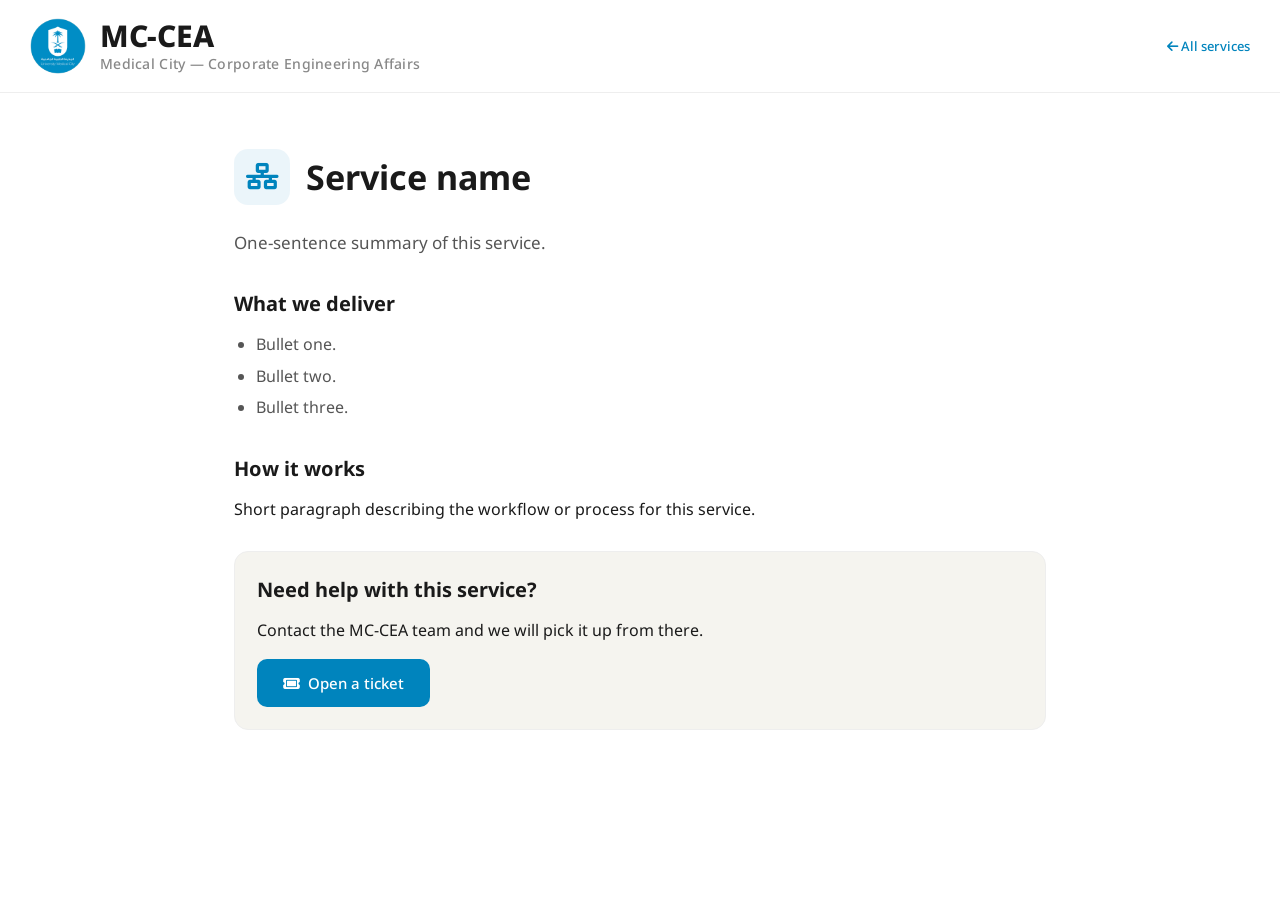
==== services/_template.html @ 54234fd5 "MC-CEA page: initial commit Simplified single-page site for MC-CEA (Medical City - Corporate Enginee" ====
<!DOCTYPE html>
<html lang="en" dir="ltr">
<head>
<meta charset="UTF-8">
<meta name="viewport" content="width=device-width, initial-scale=1.0">
<!-- TEMPLATE: copy this file, rename it (e.g. network-infrastructure.html) and edit the marked lines. -->
<title>Service name — MC-CEA</title>
<link rel="preconnect" href="https://fonts.googleapis.com">
<link rel="preconnect" href="https://fonts.gstatic.com" crossorigin>
<link rel="preconnect" href="https://cdnjs.cloudflare.com">
<link href="https://fonts.googleapis.com/css2?family=Noto+Sans:wght@400;500;600;700&display=swap" rel="stylesheet">
<link rel="stylesheet" href="https://cdnjs.cloudflare.com/ajax/libs/font-awesome/6.5.2/css/all.min.css">
<style>
  :root {
    --ksu-blue: #0084BD;
    --ksu-blue-light: #00A3E0;
    --ksu-cream-light: #F5F4EF;
    --text-primary: #1a1a1a;
    --text-secondary: #555;
    --border-default: #eee;
    --font-sans: 'Noto Sans', -apple-system, BlinkMacSystemFont, 'Segoe UI', sans-serif;
  }
  * { margin: 0; padding: 0; box-sizing: border-box; }
  body { font-family: var(--font-sans); color: var(--text-primary); line-height: 1.6; background: #fff; }

  .ens-header {
    display: flex; align-items: center; justify-content: space-between;
    padding: 18px 30px; position: sticky; top: 0; z-index: 100;
    background: rgba(255,255,255,0.92); backdrop-filter: blur(12px);
    border-bottom: 1px solid var(--border-default);
  }
  .logo-lockup { display: flex; align-items: center; gap: 14px; text-decoration: none; }
  .logo-img { width: 56px; height: 56px; border-radius: 50%; object-fit: cover; }
  .logo-text { display: flex; flex-direction: column; line-height: 1.25; }
  .logo-text .main { font-size: clamp(22px, 2.4vw, 30px); font-weight: 800; letter-spacing: -0.01em; line-height: 1.1; color: var(--text-primary); }
  .logo-text .sub { font-size: clamp(12px, 1.15vw, 14px); color: #888; font-weight: 500; letter-spacing: 0.02em; margin-top: 3px; }
  .back { font-size: 13px; font-weight: 500; color: var(--ksu-blue); text-decoration: none; }

  .page { max-width: 860px; margin: 0 auto; padding: 56px 24px 80px; }
  .page-head { display: flex; align-items: center; gap: 16px; margin-bottom: 24px; }
  .page-icon {
    display: inline-flex; align-items: center; justify-content: center;
    width: 56px; height: 56px; border-radius: 14px; flex-shrink: 0;
    background: rgba(0,132,189,0.08); color: var(--ksu-blue);
  }
  .page-icon i { font-size: 26px; line-height: 1; }
  h1 { font-size: clamp(24px, 4vw, 34px); font-weight: 700; line-height: 1.2; }
  .lede { font-size: 17px; color: var(--text-secondary); margin-bottom: 28px; }
  h2 { font-size: 20px; font-weight: 700; margin: 32px 0 12px; }
  ul { padding-left: 22px; color: var(--text-secondary); }
  li { margin-bottom: 6px; }

  .card {
    background: var(--ksu-cream-light); border: 1px solid var(--border-default);
    border-radius: 14px; padding: 22px; margin-top: 28px;
  }
  .btn {
    display: inline-flex; align-items: center; gap: 8px;
    padding: 12px 26px; border-radius: 10px; font-size: 15px; font-weight: 500;
    text-decoration: none; background: var(--ksu-blue); color: #fff; margin-top: 16px;
  }
  .btn:hover { background: var(--ksu-blue-light); }
  a:focus-visible, .btn:focus-visible { outline: 2px solid var(--ksu-blue); outline-offset: 3px; border-radius: 10px; }
  @media (max-width: 640px) {
    .ens-header { padding: 12px 16px; }
    .logo-img { width: 44px; height: 44px; }
    .logo-text .main { font-size: 20px; }
    .logo-text .sub { font-size: 11px; }
    .page { padding: 36px 16px 64px; }
  }
</style>
</head>
<body>

<header class="ens-header">
  <a href="../index.html" class="logo-lockup">
    <img src="../assets/ksumc-logo.png" alt="KSUMC Logo" class="logo-img">
    <div class="logo-text">
      <span class="main">MC-CEA</span>
      <span class="sub">Medical City — Corporate Engineering Affairs</span>
    </div>
  </a>
  <a href="../index.html#services" class="back"><i class="fa-solid fa-arrow-left" aria-hidden="true"></i> All services</a>
</header>

<main class="page">
  <div class="page-head">
    <!-- EDIT: icon -->
    <div class="page-icon"><i class="fa-solid fa-network-wired" aria-hidden="true"></i></div>
    <!-- EDIT: page title -->
    <h1>Service name</h1>
  </div>

  <!-- EDIT: one-line summary -->
  <p class="lede">One-sentence summary of this service.</p>

  <!-- EDIT: body copy -->
  <h2>What we deliver</h2>
  <ul>
    <li>Bullet one.</li>
    <li>Bullet two.</li>
    <li>Bullet three.</li>
  </ul>

  <h2>How it works</h2>
  <p>Short paragraph describing the workflow or process for this service.</p>

  <div class="card">
    <h2 style="margin-top:0">Need help with this service?</h2>
    <p>Contact the MC-CEA team and we will pick it up from there.</p>
    <a class="btn" href="mailto:ens-support@ksumc.edu.sa"><i class="fa-solid fa-ticket" aria-hidden="true"></i> Open a ticket</a>
  </div>
</main>

</body>
</html>
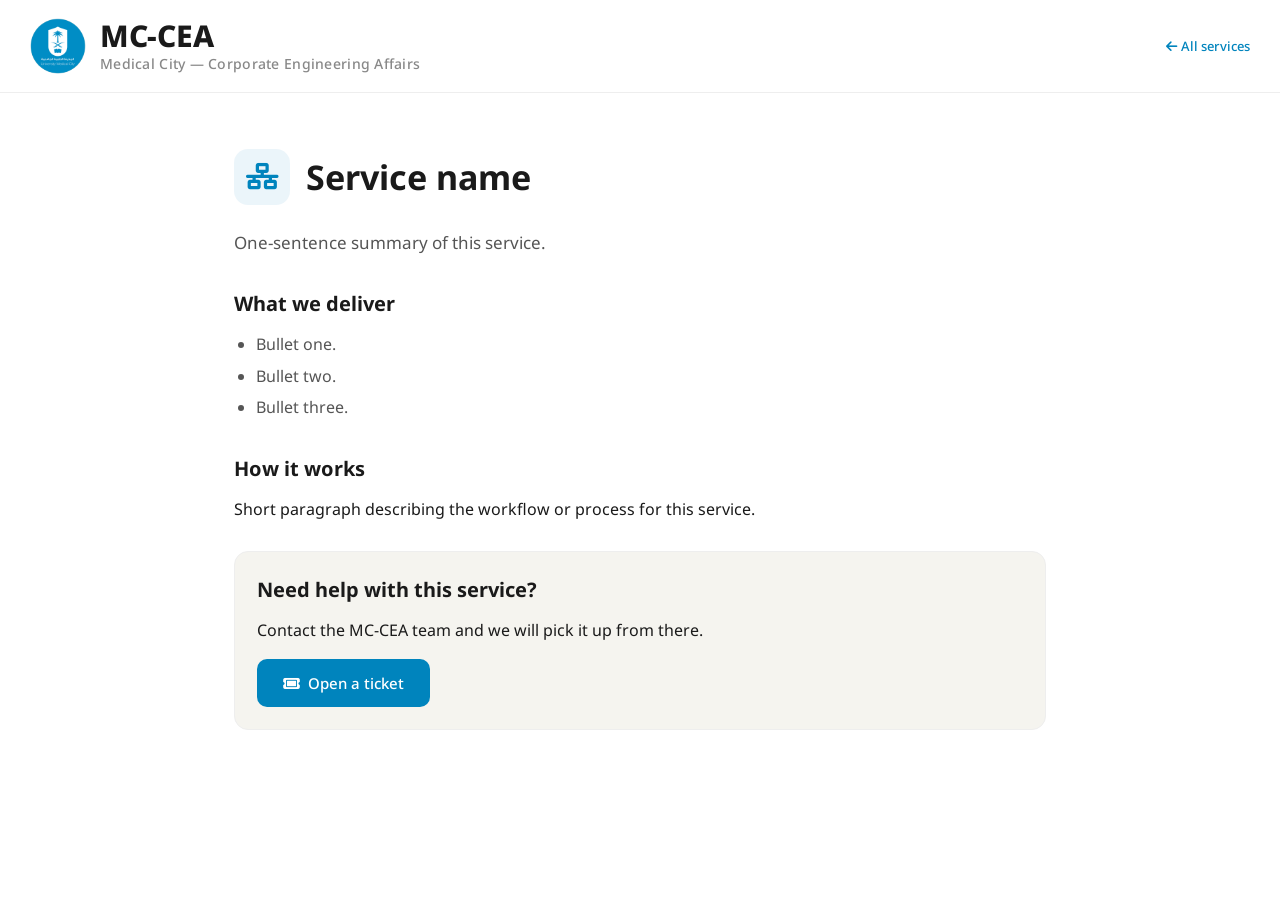
==== commit 5ef478cf: "Split styles into css/ and images into img/, slim index.html - css/style.css, css/service.css (was o" ====
--- a/services/_template.html
+++ b/services/_template.html
@@ -3,89 +3,37 @@
 <head>
 <meta charset="UTF-8">
 <meta name="viewport" content="width=device-width, initial-scale=1.0">
-<!-- TEMPLATE: copy this file, rename it (e.g. network-infrastructure.html) and edit the marked lines. -->
+<!-- TEMPLATE: copy this file, rename it (e.g. network-infrastructure.html) and edit the lines marked EDIT: -->
 <title>Service name — MC-CEA</title>
+
+<!-- fonts -->
 <link rel="preconnect" href="https://fonts.googleapis.com">
 <link rel="preconnect" href="https://fonts.gstatic.com" crossorigin>
+<link href="https://fonts.googleapis.com/css2?family=Noto+Sans:wght@400;500;600;700&family=Noto+Sans+Arabic:wght@400;500;600;700&display=swap" rel="stylesheet">
+
+<!-- flat icons (font icons only - no inline SVG) -->
 <link rel="preconnect" href="https://cdnjs.cloudflare.com">
-<link href="https://fonts.googleapis.com/css2?family=Noto+Sans:wght@400;500;600;700&display=swap" rel="stylesheet">
 <link rel="stylesheet" href="https://cdnjs.cloudflare.com/ajax/libs/font-awesome/6.5.2/css/all.min.css">
-<style>
-  :root {
-    --ksu-blue: #0084BD;
-    --ksu-blue-light: #00A3E0;
-    --ksu-cream-light: #F5F4EF;
-    --text-primary: #1a1a1a;
-    --text-secondary: #555;
-    --border-default: #eee;
-    --font-sans: 'Noto Sans', -apple-system, BlinkMacSystemFont, 'Segoe UI', sans-serif;
-  }
-  * { margin: 0; padding: 0; box-sizing: border-box; }
-  body { font-family: var(--font-sans); color: var(--text-primary); line-height: 1.6; background: #fff; }
 
-  .ens-header {
-    display: flex; align-items: center; justify-content: space-between;
-    padding: 18px 30px; position: sticky; top: 0; z-index: 100;
-    background: rgba(255,255,255,0.92); backdrop-filter: blur(12px);
-    border-bottom: 1px solid var(--border-default);
-  }
-  .logo-lockup { display: flex; align-items: center; gap: 14px; text-decoration: none; }
-  .logo-img { width: 56px; height: 56px; border-radius: 50%; object-fit: cover; }
-  .logo-text { display: flex; flex-direction: column; line-height: 1.25; }
-  .logo-text .main { font-size: clamp(22px, 2.4vw, 30px); font-weight: 800; letter-spacing: -0.01em; line-height: 1.1; color: var(--text-primary); }
-  .logo-text .sub { font-size: clamp(12px, 1.15vw, 14px); color: #888; font-weight: 500; letter-spacing: 0.02em; margin-top: 3px; }
-  .back { font-size: 13px; font-weight: 500; color: var(--ksu-blue); text-decoration: none; }
-
-  .page { max-width: 860px; margin: 0 auto; padding: 56px 24px 80px; }
-  .page-head { display: flex; align-items: center; gap: 16px; margin-bottom: 24px; }
-  .page-icon {
-    display: inline-flex; align-items: center; justify-content: center;
-    width: 56px; height: 56px; border-radius: 14px; flex-shrink: 0;
-    background: rgba(0,132,189,0.08); color: var(--ksu-blue);
-  }
-  .page-icon i { font-size: 26px; line-height: 1; }
-  h1 { font-size: clamp(24px, 4vw, 34px); font-weight: 700; line-height: 1.2; }
-  .lede { font-size: 17px; color: var(--text-secondary); margin-bottom: 28px; }
-  h2 { font-size: 20px; font-weight: 700; margin: 32px 0 12px; }
-  ul { padding-left: 22px; color: var(--text-secondary); }
-  li { margin-bottom: 6px; }
-
-  .card {
-    background: var(--ksu-cream-light); border: 1px solid var(--border-default);
-    border-radius: 14px; padding: 22px; margin-top: 28px;
-  }
-  .btn {
-    display: inline-flex; align-items: center; gap: 8px;
-    padding: 12px 26px; border-radius: 10px; font-size: 15px; font-weight: 500;
-    text-decoration: none; background: var(--ksu-blue); color: #fff; margin-top: 16px;
-  }
-  .btn:hover { background: var(--ksu-blue-light); }
-  a:focus-visible, .btn:focus-visible { outline: 2px solid var(--ksu-blue); outline-offset: 3px; border-radius: 10px; }
-  @media (max-width: 640px) {
-    .ens-header { padding: 12px 16px; }
-    .logo-img { width: 44px; height: 44px; }
-    .logo-text .main { font-size: 20px; }
-    .logo-text .sub { font-size: 11px; }
-    .page { padding: 36px 16px 64px; }
-  }
-</style>
+<!-- site styles -->
+<link rel="stylesheet" href="../css/service.css">
 </head>
 <body>
 
 <header class="ens-header">
   <a href="../index.html" class="logo-lockup">
-    <img src="../assets/ksumc-logo.png" alt="KSUMC Logo" class="logo-img">
+    <img src="../img/ksumc-logo.png" alt="KSUMC Logo" class="logo-img">
     <div class="logo-text">
       <span class="main">MC-CEA</span>
       <span class="sub">Medical City — Corporate Engineering Affairs</span>
     </div>
   </a>
-  <a href="../index.html#services" class="back"><i class="fa-solid fa-arrow-left" aria-hidden="true"></i> All services</a>
+  <a href="../index.html#services" class="back"><i class="fa-solid fa-arrow-left" aria-hidden="true"></i>All services</a>
 </header>
 
 <main class="page">
   <div class="page-head">
-    <!-- EDIT: icon -->
+    <!-- EDIT: icon - any fa-solid class from fontawesome.com/icons -->
     <div class="page-icon"><i class="fa-solid fa-network-wired" aria-hidden="true"></i></div>
     <!-- EDIT: page title -->
     <h1>Service name</h1>
@@ -108,7 +56,7 @@
   <div class="card">
     <h2 style="margin-top:0">Need help with this service?</h2>
     <p>Contact the MC-CEA team and we will pick it up from there.</p>
-    <a class="btn" href="mailto:ens-support@ksumc.edu.sa"><i class="fa-solid fa-ticket" aria-hidden="true"></i> Open a ticket</a>
+    <a class="btn" href="mailto:ens-support@ksumc.edu.sa"><i class="fa-solid fa-ticket" aria-hidden="true"></i>Open a ticket</a>
   </div>
 </main>
 
--- a/css/service.css
+++ b/css/service.css
@@ -0,0 +1,111 @@
+/* ---------------------------------------------------------------------------
+   MC-CEA — service detail pages (services/*.html)
+   Pairs with ../css/style.css tokens; this file only styles the page body.
+   --------------------------------------------------------------------------- */
+
+:root {
+  --ksu-blue: #0084BD;
+  --ksu-blue-light: #00A3E0;
+  --ksu-cream-light: #F5F4EF;
+  --text-primary: #1a1a1a;
+  --text-secondary: #555;
+  --text-tertiary: #888;
+  --border-default: #eee;
+  --font-sans: 'Noto Sans', 'Noto Sans Arabic', -apple-system, BlinkMacSystemFont, 'Segoe UI', sans-serif;
+}
+
+* { margin: 0; padding: 0; box-sizing: border-box; }
+body { font-family: var(--font-sans); color: var(--text-primary); line-height: 1.6; background: #fff; }
+
+/* ---------- header (matches index.html) ---------- */
+.ens-header {
+  position: sticky;
+  top: 0;
+  z-index: 100;
+  display: flex;
+  align-items: center;
+  justify-content: space-between;
+  padding: 18px 30px;
+  background: rgba(255, 255, 255, .92);
+  backdrop-filter: blur(12px);
+  -webkit-backdrop-filter: blur(12px);
+  border-bottom: 1px solid var(--border-default);
+}
+.logo-lockup { display: flex; align-items: center; gap: 14px; text-decoration: none; }
+.logo-img { width: 56px; height: 56px; flex-shrink: 0; border-radius: 50%; object-fit: cover; }
+.logo-text { display: flex; flex-direction: column; line-height: 1.25; }
+.logo-text .main {
+  font-size: clamp(22px, 2.4vw, 30px);
+  font-weight: 800;
+  line-height: 1.1;
+  letter-spacing: -.01em;
+  color: var(--text-primary);
+}
+.logo-text .sub {
+  font-size: clamp(12px, 1.15vw, 14px);
+  font-weight: 500;
+  letter-spacing: .02em;
+  margin-top: 3px;
+  color: var(--text-tertiary);
+}
+.back { font-size: 13px; font-weight: 500; color: var(--ksu-blue); text-decoration: none; }
+.back i { margin-right: 4px; }
+
+/* ---------- page body ---------- */
+.page { max-width: 860px; margin: 0 auto; padding: 56px 24px 80px; }
+.page-head { display: flex; align-items: center; gap: 16px; margin-bottom: 24px; }
+.page-icon {
+  display: inline-flex;
+  align-items: center;
+  justify-content: center;
+  width: 56px; height: 56px;
+  flex-shrink: 0;
+  border-radius: 14px;
+  background: rgba(0, 132, 189, .08);
+  color: var(--ksu-blue);
+}
+.page-icon i { font-size: 26px; line-height: 1; }
+h1 { font-size: clamp(24px, 4vw, 34px); font-weight: 700; line-height: 1.2; }
+.lede { font-size: 17px; color: var(--text-secondary); margin-bottom: 28px; }
+h2 { font-size: 20px; font-weight: 700; margin: 32px 0 12px; }
+ul { padding-left: 22px; color: var(--text-secondary); }
+li { margin-bottom: 6px; }
+
+.card {
+  margin-top: 28px;
+  padding: 22px;
+  border: 1px solid var(--border-default);
+  border-radius: 14px;
+  background: var(--ksu-cream-light);
+}
+.btn {
+  display: inline-flex;
+  align-items: center;
+  gap: 8px;
+  margin-top: 16px;
+  padding: 12px 26px;
+  border-radius: 10px;
+  font-size: 15px;
+  font-weight: 500;
+  text-decoration: none;
+  background: var(--ksu-blue);
+  color: #fff;
+}
+.btn:hover { background: var(--ksu-blue-light); }
+
+/* ---------- accessibility ---------- */
+a:focus-visible,
+.btn:focus-visible {
+  outline: 2px solid var(--ksu-blue);
+  outline-offset: 3px;
+  border-radius: 10px;
+}
+
+/* ---------- responsive ---------- */
+@media (max-width: 640px) {
+  .ens-header { padding: 12px 16px; }
+  .logo-img { width: 44px; height: 44px; }
+  .logo-text .main { font-size: 20px; }
+  .logo-text .sub { font-size: 11px; }
+  .page { padding: 36px 16px 64px; }
+}
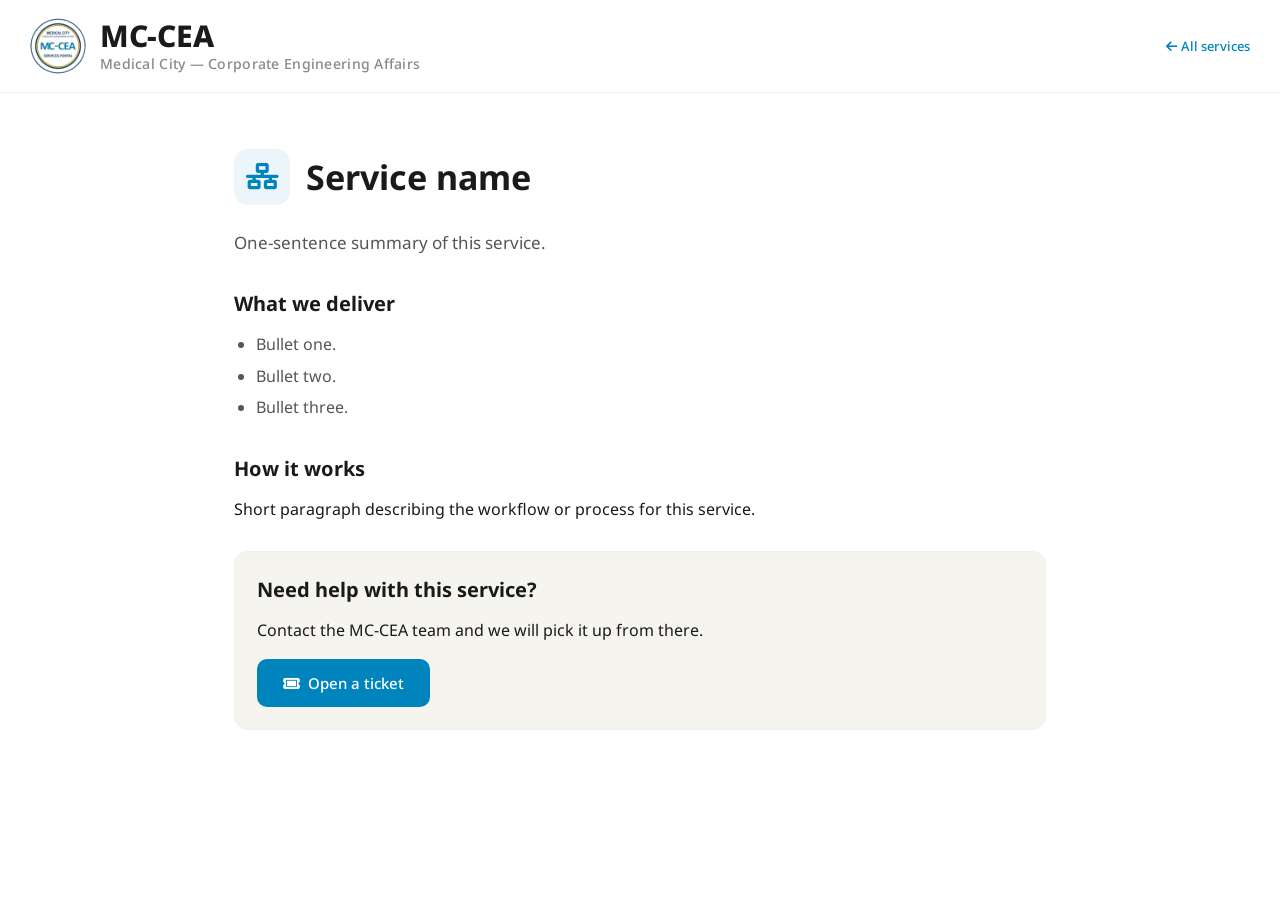
==== commit a74b886d: "Add a browser icon built from the MC-CEA logo favicon.ico carries 16/24/32/48/64/128/256, generated " ====
--- a/services/_template.html
+++ b/services/_template.html
@@ -5,6 +5,11 @@
 <meta name="viewport" content="width=device-width, initial-scale=1.0">
 <!-- TEMPLATE: copy this file, rename it (e.g. network-infrastructure.html) and edit the lines marked EDIT: -->
 <title>Service name — MC-CEA</title>
+<!-- browser icon -->
+<link rel="icon" href="../favicon.ico" sizes="any">
+<link rel="icon" href="../img/icon-192.png" type="image/png" sizes="192x192">
+<link rel="apple-touch-icon" href="../img/apple-touch-icon.png">
+
 
 <!-- fonts -->
 <link rel="preconnect" href="https://fonts.googleapis.com">
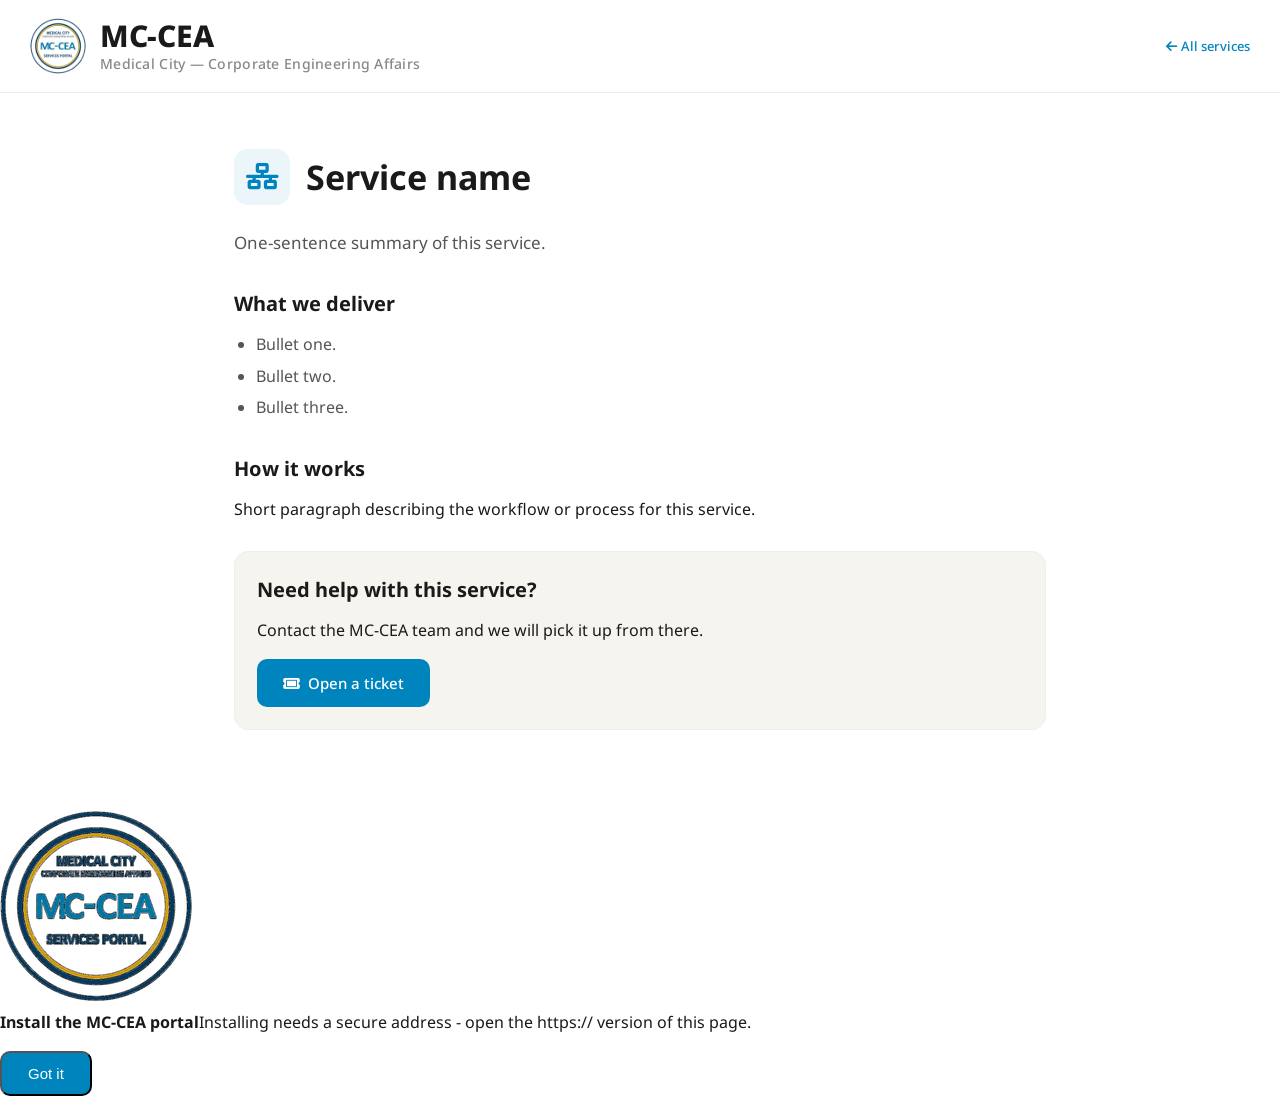
==== commit 72d13464: "Make the portal installable (PWA), prompted once per visitor - manifest.json: standalone, start_url " ====
--- a/services/_template.html
+++ b/services/_template.html
@@ -9,6 +9,13 @@
 <link rel="icon" href="../favicon.ico" sizes="any">
 <link rel="icon" href="../img/icon-192.png" type="image/png" sizes="192x192">
 <link rel="apple-touch-icon" href="../img/apple-touch-icon.png">
+
+<!-- installable app (PWA) -->
+<link rel="manifest" href="../manifest.json">
+<meta name="theme-color" content="#0084BD">
+<meta name="mobile-web-app-capable" content="yes">
+<meta name="apple-mobile-web-app-capable" content="yes">
+<meta name="apple-mobile-web-app-title" content="MC-CEA">
 
 
 <!-- fonts -->
@@ -65,5 +72,8 @@
   </div>
 </main>
 
+<!-- install prompt: first visit only -->
+<script src="../js/pwa.js" defer></script>
+
 </body>
 </html>
